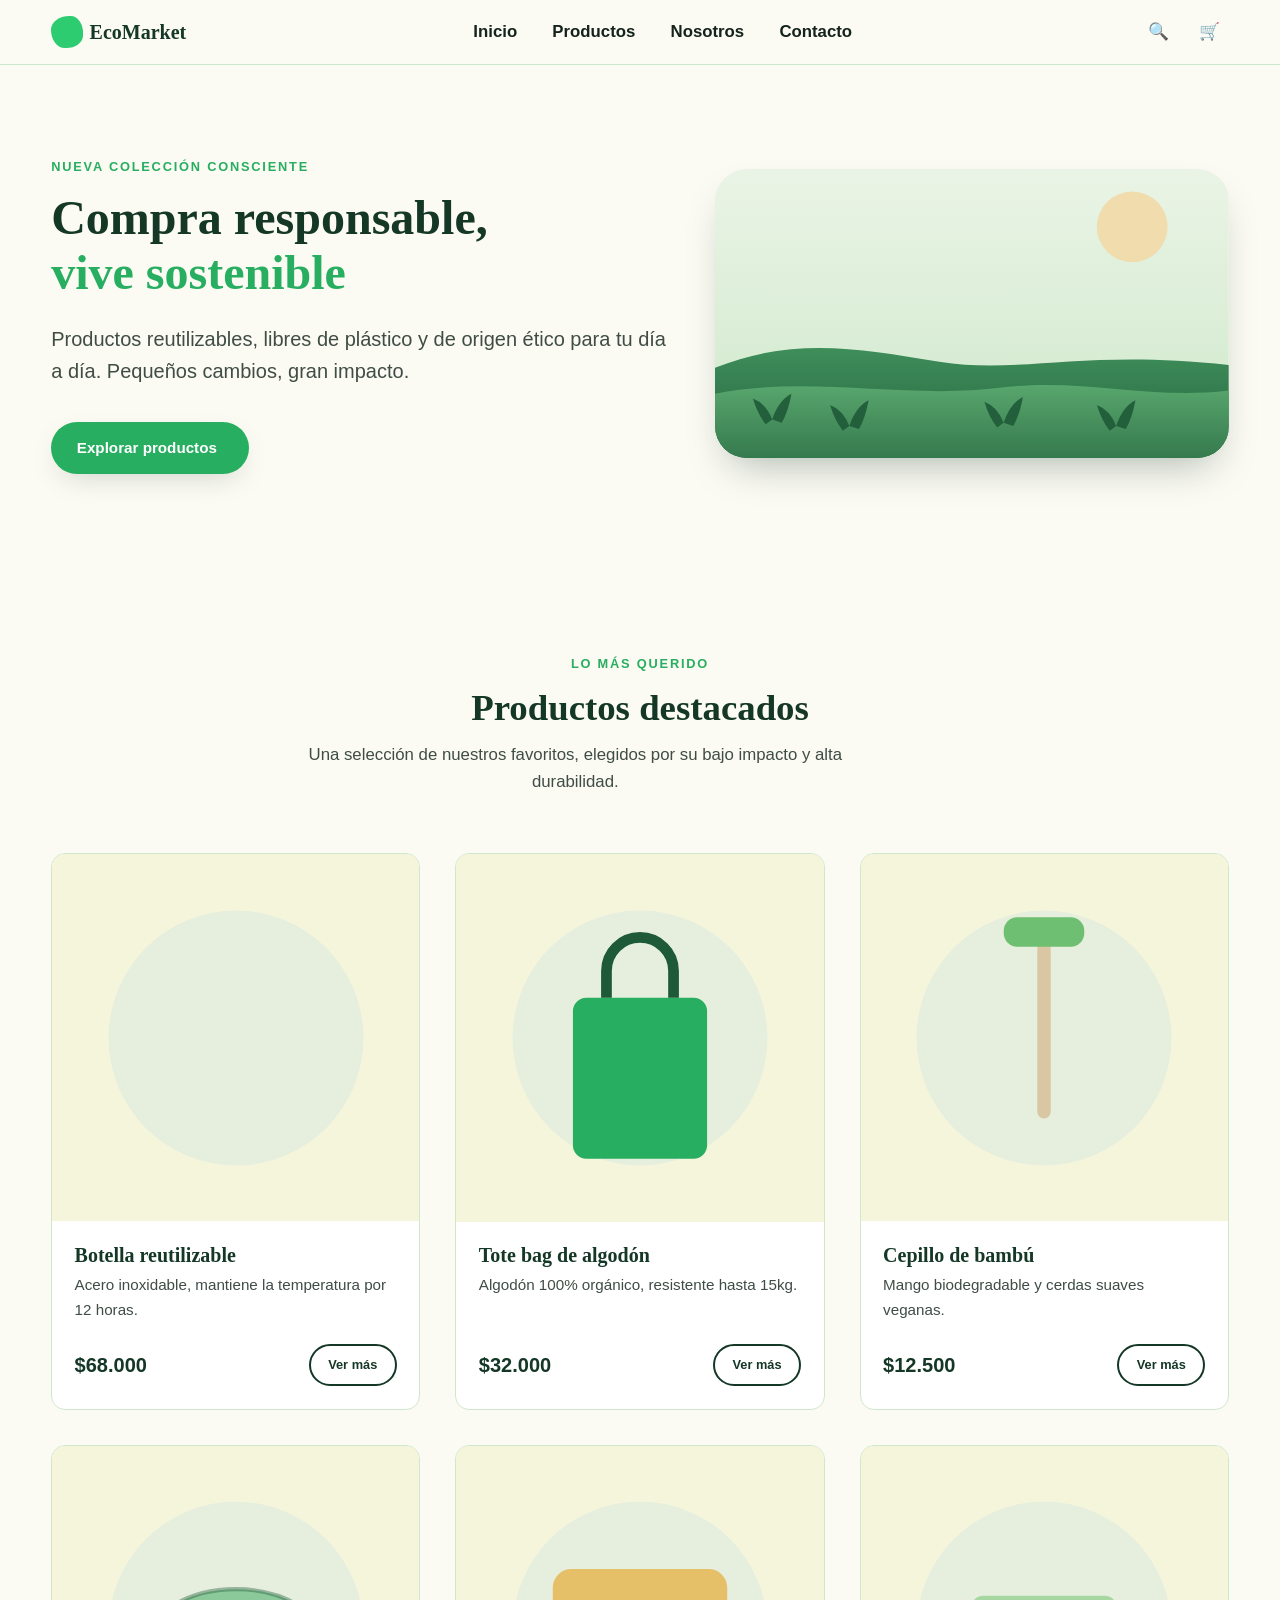
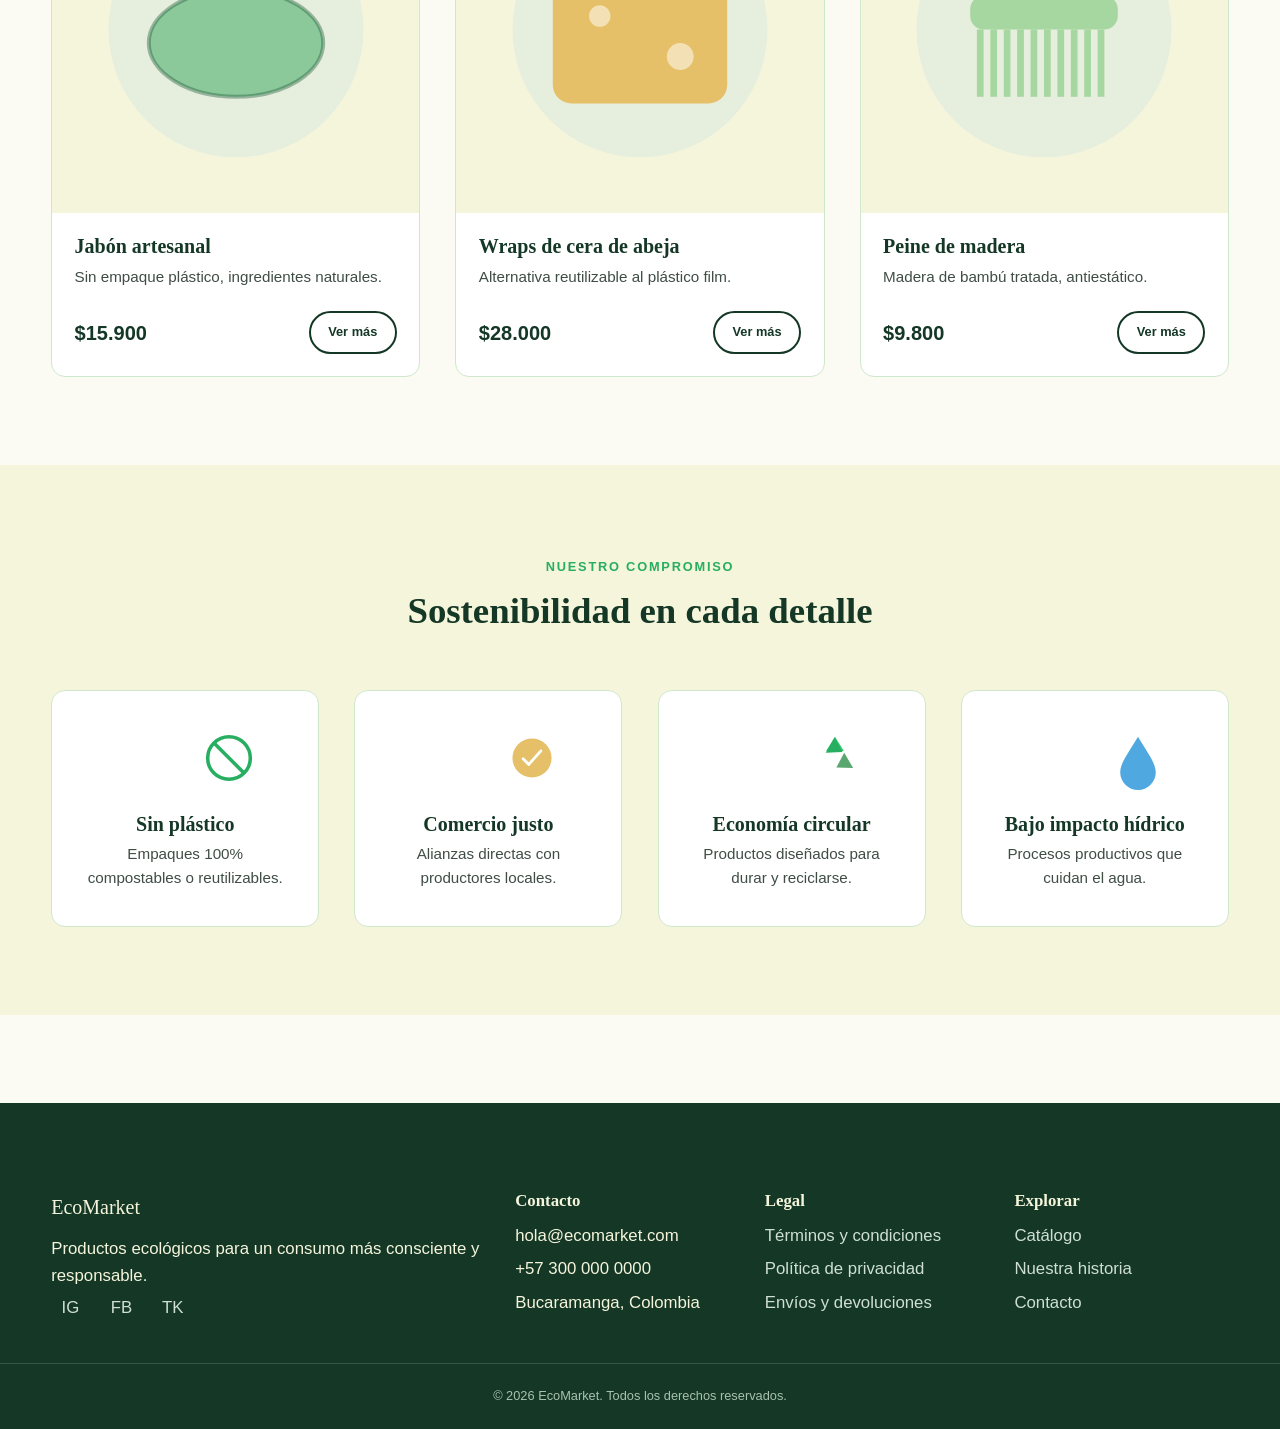
==== index.html @ b07c4d58 "feat: maquetar página de inicio (hero, destacados, principios)" ====
<!DOCTYPE html>
<html lang="es">
<head>
  <meta charset="UTF-8">
  <meta name="viewport" content="width=device-width, initial-scale=1.0">
  <title>EcoMarket — Compra responsable, vive sostenible</title>
  <meta name="description" content="EcoMarket: tienda en línea de productos ecológicos, reutilizables y sustentables.">
  <link rel="icon" href="img/icons/icon-leaf.svg" type="image/svg+xml">
  <link rel="stylesheet" href="css/main.css">
  <link rel="stylesheet" href="css/layout.css">
  <link rel="stylesheet" href="css/components.css">
  <link rel="stylesheet" href="css/animations.css">
</head>
<body>
  <a href="#main" class="skip-link">Saltar al contenido</a>

  <header class="header">
    <div class="container header__bar">
      <a href="index.html" class="header__logo">
        <span class="header__logo-mark" aria-hidden="true"></span>
        EcoMarket
      </a>

      <input type="checkbox" id="nav-toggle" class="nav-toggle-input">
      <label for="nav-toggle" class="nav-toggle-label" aria-label="Abrir menú">
        <span></span><span></span><span></span>
      </label>

      <nav class="nav" aria-label="Navegación principal">
        <ul class="nav__list">
          <li><a href="index.html" class="nav__link">Inicio</a></li>
          <li><a href="views/productos.html" class="nav__link">Productos</a></li>
          <li><a href="views/sobre-nosotros.html" class="nav__link">Nosotros</a></li>
          <li><a href="views/contacto.html" class="nav__link">Contacto</a></li>
        </ul>
      </nav>

      <div class="header__actions">
        <a href="views/productos.html" class="icon-btn" aria-label="Buscar productos">🔍</a>
        <a href="#carrito" class="icon-btn" aria-label="Ver carrito">🛒</a>
      </div>
    </div>
  </header>

  <main id="main">
    <!-- HERO -->
    <section class="hero container">
      <div class="hero__text">
        <span class="eyebrow hero__eyebrow">Nueva colección consciente</span>
        <h1 class="hero__title">Compra responsable,<br><em>vive sostenible</em></h1>
        <p class="hero__lead">Productos reutilizables, libres de plástico y de origen ético para tu día a día. Pequeños cambios, gran impacto.</p>
        <a href="views/productos.html" class="btn btn--primary">Explorar productos</a>
      </div>
      <div class="hero__media">
        <img src="img/hero/hero-banner.svg" alt="Ilustración de un paisaje verde y sostenible">
      </div>
    </section>

    <!-- PRODUCTOS DESTACADOS -->
    <section class="section container" id="destacados">
      <div class="section-heading text-center">
        <span class="eyebrow">Lo más querido</span>
        <h2>Productos destacados</h2>
        <p>Una selección de nuestros favoritos, elegidos por su bajo impacto y alta durabilidad.</p>
      </div>

      <div class="product-grid product-grid--home">
        <article class="card">
          <div class="card__media"><img src="img/products/product-bottle.svg" alt="Botella reutilizable de acero inoxidable"></div>
          <div class="card__body">
            <h3 class="card__title">Botella reutilizable</h3>
            <p class="card__desc">Acero inoxidable, mantiene la temperatura por 12 horas.</p>
          </div>
          <div class="card__footer">
            <span class="card__price">$68.000</span>
            <a href="views/productos.html" class="btn btn--outline btn--small">Ver más</a>
          </div>
        </article>

        <article class="card">
          <div class="card__media"><img src="img/products/product-tote.svg" alt="Bolsa tote de algodón orgánico"></div>
          <div class="card__body">
            <h3 class="card__title">Tote bag de algodón</h3>
            <p class="card__desc">Algodón 100% orgánico, resistente hasta 15kg.</p>
          </div>
          <div class="card__footer">
            <span class="card__price">$32.000</span>
            <a href="views/productos.html" class="btn btn--outline btn--small">Ver más</a>
          </div>
        </article>

        <article class="card">
          <div class="card__media"><img src="img/products/product-brush.svg" alt="Cepillo dental de bambú"></div>
          <div class="card__body">
            <h3 class="card__title">Cepillo de bambú</h3>
            <p class="card__desc">Mango biodegradable y cerdas suaves veganas.</p>
          </div>
          <div class="card__footer">
            <span class="card__price">$12.500</span>
            <a href="views/productos.html" class="btn btn--outline btn--small">Ver más</a>
          </div>
        </article>

        <article class="card">
          <div class="card__media"><img src="img/products/product-soap.svg" alt="Jabón artesanal en barra"></div>
          <div class="card__body">
            <h3 class="card__title">Jabón artesanal</h3>
            <p class="card__desc">Sin empaque plástico, ingredientes naturales.</p>
          </div>
          <div class="card__footer">
            <span class="card__price">$15.900</span>
            <a href="views/productos.html" class="btn btn--outline btn--small">Ver más</a>
          </div>
        </article>

        <article class="card">
          <div class="card__media"><img src="img/products/product-wrap.svg" alt="Envoltura de cera de abeja"></div>
          <div class="card__body">
            <h3 class="card__title">Wraps de cera de abeja</h3>
            <p class="card__desc">Alternativa reutilizable al plástico film.</p>
          </div>
          <div class="card__footer">
            <span class="card__price">$28.000</span>
            <a href="views/productos.html" class="btn btn--outline btn--small">Ver más</a>
          </div>
        </article>

        <article class="card">
          <div class="card__media"><img src="img/products/product-comb.svg" alt="Peine de madera natural"></div>
          <div class="card__body">
            <h3 class="card__title">Peine de madera</h3>
            <p class="card__desc">Madera de bambú tratada, antiestático.</p>
          </div>
          <div class="card__footer">
            <span class="card__price">$9.800</span>
            <a href="views/productos.html" class="btn btn--outline btn--small">Ver más</a>
          </div>
        </article>
      </div>
    </section>

    <!-- FRANJA DE PRINCIPIOS -->
    <section class="section section--muted">
      <div class="container">
        <div class="section-heading text-center">
          <span class="eyebrow">Nuestro compromiso</span>
          <h2>Sostenibilidad en cada detalle</h2>
        </div>
        <div class="principles">
          <div class="principle">
            <img class="principle__icon" src="img/icons/icon-no-plastic.svg" alt="">
            <h3>Sin plástico</h3>
            <p>Empaques 100% compostables o reutilizables.</p>
          </div>
          <div class="principle">
            <img class="principle__icon" src="img/icons/icon-fair-trade.svg" alt="">
            <h3>Comercio justo</h3>
            <p>Alianzas directas con productores locales.</p>
          </div>
          <div class="principle">
            <img class="principle__icon" src="img/icons/icon-recycle.svg" alt="">
            <h3>Economía circular</h3>
            <p>Productos diseñados para durar y reciclarse.</p>
          </div>
          <div class="principle">
            <img class="principle__icon" src="img/icons/icon-water.svg" alt="">
            <h3>Bajo impacto hídrico</h3>
            <p>Procesos productivos que cuidan el agua.</p>
          </div>
        </div>
      </div>
    </section>
  </main>

  <footer class="footer">
    <div class="container footer__grid">
      <div class="footer__col">
        <p class="footer__brand">EcoMarket</p>
        <p>Productos ecológicos para un consumo más consciente y responsable.</p>
        <div class="footer__social">
          <a href="#" class="icon-btn" aria-label="Instagram">IG</a>
          <a href="#" class="icon-btn" aria-label="Facebook">FB</a>
          <a href="#" class="icon-btn" aria-label="TikTok">TK</a>
        </div>
      </div>
      <div class="footer__col">
        <h4>Contacto</h4>
        <ul>
          <li>hola@ecomarket.com</li>
          <li>+57 300 000 0000</li>
          <li>Bucaramanga, Colombia</li>
        </ul>
      </div>
      <div class="footer__col">
        <h4>Legal</h4>
        <ul>
          <li><a href="#">Términos y condiciones</a></li>
          <li><a href="#">Política de privacidad</a></li>
          <li><a href="#">Envíos y devoluciones</a></li>
        </ul>
      </div>
      <div class="footer__col">
        <h4>Explorar</h4>
        <ul>
          <li><a href="views/productos.html">Catálogo</a></li>
          <li><a href="views/sobre-nosotros.html">Nuestra historia</a></li>
          <li><a href="views/contacto.html">Contacto</a></li>
        </ul>
      </div>
    </div>
    <div class="footer__bottom">© 2026 EcoMarket. Todos los derechos reservados.</div>
  </footer>
</body>
</html>
---- css/main.css ----
/* =========================================================
   EcoMarket — main.css
   Reset · Variables (Design Tokens) · Tipografía base
   ========================================================= */

/* --- Design tokens ---------------------------------------------------- */
:root {
  /* Paleta — tonos naturales */
  --color-forest-900: #143726;
  --color-forest-800: #1f5a38;
  --color-green-700: #27ae60;
  --color-green-500: #2ecc71;
  --color-green-200: #cfe8cb;
  --color-sand-100: #f5f5dc;
  --color-sand-50: #fbfaf3;
  --color-clay-500: #e6c068;
  --color-ink-900: #14231c;
  --color-ink-600: #3f4d45;
  --color-white: #ffffff;
  --color-danger: #c0392b;
  --color-valid: #2ecc71;

  /* Tipografía */
  --font-display: Georgia, "Iowan Old Style", "Palatino Linotype", serif;
  --font-body: -apple-system, "Segoe UI", Roboto, Helvetica, Arial, sans-serif;

  --fs-100: 0.8rem;
  --fs-200: 0.95rem;
  --fs-300: 1.05rem;
  --fs-400: 1.25rem;
  --fs-500: 1.7rem;
  --fs-600: 2.3rem;
  --fs-700: 3rem;

  /* Espaciado */
  --space-1: 0.4rem;
  --space-2: 0.8rem;
  --space-3: 1.4rem;
  --space-4: 2.2rem;
  --space-5: 3.6rem;
  --space-6: 5.5rem;

  /* Forma */
  --radius-organic: 60% 40% 55% 45% / 45% 55% 40% 60%;
  --radius-card: 14px;
  --radius-pill: 999px;

  /* Sombra */
  --shadow-soft: 0 10px 30px -12px rgba(20, 55, 38, 0.25);
  --shadow-lift: 0 20px 40px -16px rgba(20, 55, 38, 0.35);

  /* Transición */
  --ease: cubic-bezier(0.22, 1, 0.36, 1);
}

/* --- Reset -------------------------------------------------------------- */
*,
*::before,
*::after {
  box-sizing: border-box;
}

* {
  margin: 0;
}

html {
  color-scheme: light;
  scroll-behavior: smooth;
}

body {
  font-family: var(--font-body);
  font-size: var(--fs-300);
  line-height: 1.6;
  color: var(--color-ink-900);
  background-color: var(--color-sand-50);
  -webkit-font-smoothing: antialiased;
}

img,
svg {
  display: block;
  max-width: 100%;
}

a {
  color: inherit;
  text-decoration: none;
}

ul,
ol {
  list-style: none;
  padding: 0;
}

button,
input,
textarea,
select {
  font: inherit;
  color: inherit;
}

button {
  cursor: pointer;
  background: none;
  border: none;
}

h1, h2, h3, h4 {
  font-family: var(--font-display);
  line-height: 1.15;
  color: var(--color-forest-900);
  font-weight: 700;
}

h1 { font-size: var(--fs-700); }
h2 { font-size: var(--fs-600); }
h3 { font-size: var(--fs-500); }
h4 { font-size: var(--fs-400); }

p { max-width: 65ch; }

/* --- Accesibilidad -------------------------------------------------- */
:focus-visible {
  outline: 3px solid var(--color-clay-500);
  outline-offset: 3px;
}

.visually-hidden {
  position: absolute;
  width: 1px;
  height: 1px;
  padding: 0;
  margin: -1px;
  overflow: hidden;
  clip: rect(0, 0, 0, 0);
  white-space: nowrap;
  border: 0;
}

.skip-link {
  position: absolute;
  left: -999px;
  top: 0;
  background: var(--color-forest-900);
  color: var(--color-white);
  padding: var(--space-2) var(--space-3);
  z-index: 999;
  border-radius: 0 0 8px 0;
}

.skip-link:focus {
  left: 0;
}

/* --- Utilidades comunes ---------------------------------------------- */
.container {
  width: min(1200px, 92%);
  margin-inline: auto;
}

.eyebrow {
  display: inline-block;
  font-size: var(--fs-100);
  letter-spacing: 0.14em;
  text-transform: uppercase;
  color: var(--color-green-700);
  font-weight: 700;
  margin-bottom: var(--space-2);
}

.section-heading {
  max-width: 46rem;
  margin-bottom: var(--space-5);
}

.section-heading p {
  color: var(--color-ink-600);
  margin-top: var(--space-2);
}

.text-center { text-align: center; margin-inline: auto; }

@media (prefers-reduced-motion: reduce) {
  html { scroll-behavior: auto; }
  *, *::before, *::after {
    animation-duration: 0.01ms !important;
    animation-iteration-count: 1 !important;
    transition-duration: 0.01ms !important;
  }
}
---- css/layout.css ----
/* =========================================================
   EcoMarket — layout.css
   Header · Footer · Grid systems · Sidebar
   Mobile-first (min-width breakpoints)
   ========================================================= */

/* --- Header ------------------------------------------------------------- */
.header {
  position: sticky;
  top: 0;
  z-index: 100;
  background: var(--color-sand-50);
  border-bottom: 1px solid var(--color-green-200);
}

.header__bar {
  display: flex;
  align-items: center;
  justify-content: space-between;
  padding-block: var(--space-2);
}

.header__logo {
  display: flex;
  align-items: center;
  gap: var(--space-1);
  font-family: var(--font-display);
  font-size: var(--fs-400);
  font-weight: 700;
  color: var(--color-forest-900);
}

.header__logo-mark {
  width: 2rem;
  height: 2rem;
  border-radius: var(--radius-organic);
  background: var(--color-green-500);
  flex-shrink: 0;
}

.header__actions {
  display: flex;
  align-items: center;
  gap: var(--space-2);
}

/* Menú móvil sin JS: checkbox hack ------------------------------------- */
.nav-toggle-input {
  position: absolute;
  opacity: 0;
  pointer-events: none;
}

.nav-toggle-label {
  display: flex;
  flex-direction: column;
  gap: 5px;
  width: 26px;
  cursor: pointer;
  padding: var(--space-1);
}

.nav-toggle-label span {
  display: block;
  height: 2px;
  background: var(--color-forest-900);
  border-radius: 2px;
  transition: transform 0.25s var(--ease), opacity 0.25s var(--ease);
}

.nav {
  position: fixed;
  inset: 0 0 0 30%;
  background: var(--color-forest-900);
  transform: translateX(100%);
  transition: transform 0.35s var(--ease);
  padding: var(--space-6) var(--space-4);
  overflow-y: auto;
}

.nav-toggle-input:checked ~ .nav {
  transform: translateX(0);
}

.nav-toggle-input:checked ~ .nav-toggle-label span:nth-child(1) {
  transform: translateY(7px) rotate(45deg);
}

.nav-toggle-input:checked ~ .nav-toggle-label span:nth-child(2) {
  opacity: 0;
}

.nav-toggle-input:checked ~ .nav-toggle-label span:nth-child(3) {
  transform: translateY(-7px) rotate(-45deg);
}

.nav__list {
  display: flex;
  flex-direction: column;
  gap: var(--space-3);
}

.nav__link {
  color: var(--color-sand-100);
  font-family: var(--font-display);
  font-size: var(--fs-500);
}

.nav__link:hover,
.nav__link:focus-visible {
  color: var(--color-green-500);
}

.icon-btn {
  width: 2.4rem;
  height: 2.4rem;
  display: grid;
  place-items: center;
  border-radius: 50%;
  transition: background 0.2s var(--ease);
}

.icon-btn:hover {
  background: var(--color-green-200);
}

@media (min-width: 900px) {
  .nav-toggle-label { display: none; }

  .nav {
    position: static;
    inset: auto;
    transform: none;
    background: transparent;
    padding: 0;
    overflow: visible;
  }

  .nav__list {
    flex-direction: row;
    gap: var(--space-4);
  }

  .nav__link {
    color: var(--color-ink-900);
    font-family: var(--font-body);
    font-size: var(--fs-300);
    font-weight: 600;
    position: relative;
  }

  .nav__link::after {
    content: "";
    position: absolute;
    left: 0;
    bottom: -6px;
    width: 0;
    height: 2px;
    background: var(--color-green-700);
    transition: width 0.25s var(--ease);
  }

  .nav__link:hover::after,
  .nav__link:focus-visible::after {
    width: 100%;
  }
}

/* --- Footer --------------------------------------------------------- */
.footer {
  background: var(--color-forest-900);
  color: var(--color-sand-100);
  margin-top: var(--space-6);
}

.footer__grid {
  display: grid;
  gap: var(--space-4);
  padding-block: var(--space-6) var(--space-4);
  grid-template-columns: 1fr;
}

.footer__brand {
  font-family: var(--font-display);
  font-size: var(--fs-400);
  margin-bottom: var(--space-2);
}

.footer__col h4 {
  color: var(--color-sand-100);
  font-size: var(--fs-300);
  margin-bottom: var(--space-2);
}

.footer__col ul {
  display: flex;
  flex-direction: column;
  gap: var(--space-1);
}

.footer__col a {
  color: #cfe0d3;
  transition: color 0.2s var(--ease);
}

.footer__col a:hover { color: var(--color-green-500); }

.footer__social {
  display: flex;
  gap: var(--space-2);
}

.footer__bottom {
  border-top: 1px solid rgba(255,255,255,0.15);
  text-align: center;
  padding: var(--space-3) 0;
  font-size: var(--fs-100);
  color: #a9c2af;
}

@media (min-width: 700px) {
  .footer__grid { grid-template-columns: repeat(2, 1fr); }
}

@media (min-width: 1000px) {
  .footer__grid { grid-template-columns: 2fr 1fr 1fr 1fr; }
}

/* --- Hero (layout only, ver components.css para estilo visual) -------- */
.hero {
  position: relative;
  display: grid;
  gap: var(--space-4);
  padding-block: var(--space-5);
}

@media (min-width: 900px) {
  .hero {
    grid-template-columns: 1.1fr 0.9fr;
    align-items: center;
    padding-block: var(--space-6);
  }
}

/* --- Grid genérico de secciones -------------------------------------- */
.section {
  padding-block: var(--space-6);
}

.section--muted {
  background: var(--color-sand-100);
}

/* --- Grid de productos (Home: 6 / Catálogo: 20) ------------------------ */
.product-grid {
  display: grid;
  gap: var(--space-4);
  grid-template-columns: 1fr;
}

@media (min-width: 620px) {
  .product-grid { grid-template-columns: repeat(2, 1fr); }
}

@media (min-width: 1000px) {
  .product-grid--home { grid-template-columns: repeat(3, 1fr); }
  .product-grid--catalog { grid-template-columns: repeat(4, 1fr); }
}

/* --- Catálogo: layout con sidebar --------------------------------------- */
.catalog-layout {
  display: grid;
  gap: var(--space-4);
  grid-template-columns: 1fr;
  align-items: start;
}

@media (min-width: 900px) {
  .catalog-layout {
    grid-template-columns: 260px 1fr;
    gap: var(--space-5);
  }
}

.filters {
  background: var(--color-white);
  border: 1px solid var(--color-green-200);
  border-radius: var(--radius-card);
  padding: var(--space-4);
}

@media (min-width: 900px) {
  .filters {
    position: sticky;
    top: calc(var(--space-4) + 68px);
  }
}

/* --- Sobre Nosotros: historia en flexbox ------------------------------- */
.story {
  display: flex;
  flex-direction: column;
  gap: var(--space-4);
  align-items: center;
}

@media (min-width: 800px) {
  .story {
    flex-direction: row;
    gap: var(--space-6);
  }

  .story__media,
  .story__text {
    flex: 1 1 0;
  }

  .story--reverse {
    flex-direction: row-reverse;
  }
}

/* --- Principios ecológicos --------------------------------------------- */
.principles {
  display: grid;
  gap: var(--space-4);
  grid-template-columns: 1fr;
}

@media (min-width: 620px) {
  .principles { grid-template-columns: repeat(2, 1fr); }
}

@media (min-width: 1000px) {
  .principles { grid-template-columns: repeat(4, 1fr); }
}

/* --- Contacto: formulario + info -------------------------------------- */
.contact-layout {
  display: grid;
  gap: var(--space-5);
  grid-template-columns: 1fr;
}

@media (min-width: 900px) {
  .contact-layout {
    grid-template-columns: 1.1fr 0.9fr;
  }
}
---- css/components.css ----
/* =========================================================
   EcoMarket — components.css
   Botones · Tarjetas · Inputs · Filtros · Paginación · Carrusel
   ========================================================= */

/* --- Botones --------------------------------------------------------- */
.btn {
  display: inline-flex;
  align-items: center;
  gap: var(--space-1);
  padding: 0.85rem 1.6rem;
  border-radius: var(--radius-pill);
  font-weight: 700;
  font-size: var(--fs-200);
  transition: transform 0.2s var(--ease), box-shadow 0.2s var(--ease), background 0.2s var(--ease);
}

.btn--primary {
  background: var(--color-green-700);
  color: var(--color-white);
  box-shadow: var(--shadow-soft);
}

.btn--primary:hover,
.btn--primary:focus-visible {
  background: var(--color-forest-800);
  transform: translateY(-2px);
  box-shadow: var(--shadow-lift);
}

.btn--outline {
  border: 2px solid var(--color-forest-900);
  color: var(--color-forest-900);
}

.btn--outline:hover {
  background: var(--color-forest-900);
  color: var(--color-white);
}

.btn--small {
  padding: 0.55rem 1.1rem;
  font-size: var(--fs-100);
}

.btn--block { width: 100%; justify-content: center; }

/* --- Hero content ------------------------------------------------------ */
.hero__eyebrow { color: var(--color-green-700); }

.hero__title {
  font-size: clamp(2.2rem, 5vw, var(--fs-700));
  margin-bottom: var(--space-3);
}

.hero__title em {
  font-style: normal;
  color: var(--color-green-700);
}

.hero__lead {
  color: var(--color-ink-600);
  margin-bottom: var(--space-4);
  font-size: var(--fs-400);
}

.hero__media {
  border-radius: 32px;
  overflow: hidden;
  box-shadow: var(--shadow-lift);
}

.hero__media img { width: 100%; height: 100%; object-fit: cover; }

/* --- Tarjeta de producto (home & catálogo) ----------------------------- */
.card {
  background: var(--color-white);
  border: 1px solid var(--color-green-200);
  border-radius: var(--radius-card);
  overflow: hidden;
  display: flex;
  flex-direction: column;
  transition: transform 0.3s var(--ease), box-shadow 0.3s var(--ease);
}

.card:hover,
.card:focus-within {
  transform: translateY(-8px);
  box-shadow: var(--shadow-lift);
}

.card__media {
  aspect-ratio: 4 / 3;
  background: var(--color-sand-100);
  padding: var(--space-3);
}

.card__media img { width: 100%; height: 100%; object-fit: contain; }

.card__body {
  padding: var(--space-3);
  display: flex;
  flex-direction: column;
  gap: var(--space-1);
  flex: 1;
}

.card__title { font-size: var(--fs-400); }

.card__desc {
  color: var(--color-ink-600);
  font-size: var(--fs-200);
  flex: 1;
}

.card__price {
  font-weight: 700;
  color: var(--color-forest-900);
  font-size: var(--fs-400);
}

.card__footer {
  padding: 0 var(--space-3) var(--space-3);
  display: flex;
  align-items: center;
  justify-content: space-between;
  gap: var(--space-2);
}

/* Etiqueta de stock */
.badge {
  display: inline-block;
  padding: 0.25rem 0.7rem;
  border-radius: var(--radius-pill);
  font-size: var(--fs-100);
  font-weight: 700;
  width: fit-content;
}

.badge--stock {
  background: var(--color-green-200);
  color: var(--color-forest-800);
}

.badge--out {
  background: #f4d6d1;
  color: var(--color-danger);
}

/* Botón de favoritos — usa :active para feedback inmediato sin JS */
.fav-btn {
  width: 2.4rem;
  height: 2.4rem;
  border-radius: 50%;
  border: 2px solid var(--color-green-200);
  display: grid;
  place-items: center;
  color: var(--color-ink-600);
  transition: color 0.2s var(--ease), border-color 0.2s var(--ease), transform 0.15s var(--ease);
}

.fav-btn:hover { border-color: var(--color-green-700); color: var(--color-green-700); }

.fav-btn:active,
.fav-btn:target {
  color: #e0555f;
  border-color: #e0555f;
  transform: scale(1.15);
}

/* --- Buscador visual ---------------------------------------------------- */
.search-bar {
  display: flex;
  align-items: center;
  gap: var(--space-2);
  background: var(--color-white);
  border: 1px solid var(--color-green-200);
  border-radius: var(--radius-pill);
  padding: 0.7rem 1.2rem;
}

.search-bar input {
  border: none;
  outline: none;
  flex: 1;
  background: transparent;
}

/* --- Filtros (sidebar) -------------------------------------------------- */
.filters__title {
  font-size: var(--fs-300);
  margin-bottom: var(--space-2);
  text-transform: uppercase;
  letter-spacing: 0.08em;
  color: var(--color-forest-900);
}

.filters__group {
  padding-block: var(--space-3);
  border-bottom: 1px solid var(--color-green-200);
}

.filters__group:last-of-type { border-bottom: none; }

.filters__group h4 { margin-bottom: var(--space-2); font-size: var(--fs-300); }

.filters__option {
  display: flex;
  align-items: center;
  gap: var(--space-2);
  padding-block: 0.3rem;
  font-size: var(--fs-200);
  cursor: pointer;
}

.filters__option input[type="checkbox"],
.filters__option input[type="radio"] {
  accent-color: var(--color-green-700);
  width: 1.05rem;
  height: 1.05rem;
}

.range-visual {
  height: 6px;
  border-radius: var(--radius-pill);
  background: var(--color-green-200);
  position: relative;
  margin-top: var(--space-3);
}

.range-visual::before {
  content: "";
  position: absolute;
  inset: 0 40% 0 15%;
  background: var(--color-green-700);
  border-radius: var(--radius-pill);
}

.range-visual::after {
  content: "";
  position: absolute;
  top: 50%;
  left: 15%;
  width: 16px;
  height: 16px;
  background: var(--color-white);
  border: 3px solid var(--color-green-700);
  border-radius: 50%;
  transform: translate(-50%, -50%);
}

.range-labels {
  display: flex;
  justify-content: space-between;
  font-size: var(--fs-100);
  color: var(--color-ink-600);
  margin-top: var(--space-2);
}

/* --- Paginación --------------------------------------------------------- */
.pagination {
  display: flex;
  justify-content: center;
  align-items: center;
  gap: var(--space-1);
  margin-top: var(--space-5);
  flex-wrap: wrap;
}

.pagination a,
.pagination span {
  min-width: 2.6rem;
  height: 2.6rem;
  display: grid;
  place-items: center;
  border-radius: 50%;
  font-weight: 600;
  border: 1px solid var(--color-green-200);
  transition: background 0.2s var(--ease), color 0.2s var(--ease);
}

.pagination a:hover { background: var(--color-green-200); }

.pagination .is-current {
  background: var(--color-green-700);
  color: var(--color-white);
  border-color: var(--color-green-700);
}

.pagination .nav-arrow {
  border-radius: var(--radius-pill);
  padding-inline: var(--space-2);
  width: auto;
}

/* --- Principios ecológicos (iconos) ------------------------------------- */
.principle {
  text-align: center;
  padding: var(--space-4);
  border-radius: var(--radius-card);
  background: var(--color-white);
  border: 1px solid var(--color-green-200);
}

.principle__icon {
  width: 64px;
  height: 64px;
  margin-inline: auto var(--space-3);
  margin-bottom: var(--space-3);
}

.principle h3 { font-size: var(--fs-400); margin-bottom: var(--space-1); }
.principle p { color: var(--color-ink-600); font-size: var(--fs-200); margin-inline: auto; }

/* --- Historia (flexbox) -------------------------------------------------- */
.story__media {
  border-radius: var(--radius-organic);
  overflow: hidden;
}

.story__text .eyebrow { display: block; }
.story__text p { margin-top: var(--space-2); color: var(--color-ink-600); }

/* --- Carrusel de testimonios (100% CSS mediante scroll-snap) ------------ */
.carousel {
  display: flex;
  gap: var(--space-4);
  overflow-x: auto;
  scroll-snap-type: x mandatory;
  padding-block: var(--space-2) var(--space-4);
  scrollbar-color: var(--color-green-700) var(--color-green-200);
}

.testimonial {
  scroll-snap-align: start;
  flex: 0 0 min(340px, 85%);
  background: var(--color-white);
  border: 1px solid var(--color-green-200);
  border-radius: var(--radius-card);
  padding: var(--space-4);
  transition: transform 0.3s var(--ease), box-shadow 0.3s var(--ease);
}

.testimonial:hover {
  transform: translateY(-6px) scale(1.02);
  box-shadow: var(--shadow-lift);
}

.testimonial__head {
  display: flex;
  align-items: center;
  gap: var(--space-2);
  margin-bottom: var(--space-2);
}

.testimonial__avatar {
  width: 52px;
  height: 52px;
  border-radius: 50%;
  overflow: hidden;
  flex-shrink: 0;
}

.testimonial__name { font-weight: 700; }
.testimonial__role { font-size: var(--fs-100); color: var(--color-ink-600); }

.stars {
  color: var(--color-clay-500);
  letter-spacing: 0.15em;
  margin-bottom: var(--space-2);
}

.testimonial p:not(.testimonial__role) {
  color: var(--color-ink-600);
  font-size: var(--fs-200);
}

/* --- Formulario de contacto ----------------------------------------------- */
.form-field {
  display: flex;
  flex-direction: column;
  gap: 0.4rem;
  margin-bottom: var(--space-3);
}

.form-field label {
  font-weight: 700;
  font-size: var(--fs-200);
}

.form-field input,
.form-field textarea {
  border: 2px solid var(--color-green-200);
  border-radius: 10px;
  padding: 0.75rem 1rem;
  background: var(--color-white);
  transition: border-color 0.2s var(--ease), box-shadow 0.2s var(--ease);
}

.form-field textarea { resize: vertical; min-height: 120px; }

.form-field input:focus,
.form-field textarea:focus {
  border-color: var(--color-green-700);
}

/* Validación visual pura CSS */
.form-field input:not(:placeholder-shown):valid,
.form-field textarea:not(:placeholder-shown):valid {
  border-color: var(--color-valid);
  box-shadow: 0 0 0 3px rgba(46, 204, 113, 0.15);
}

.form-field input:not(:placeholder-shown):invalid,
.form-field textarea:not(:placeholder-shown):invalid {
  border-color: var(--color-danger);
  box-shadow: 0 0 0 3px rgba(192, 57, 43, 0.12);
}

.form-hint {
  font-size: var(--fs-100);
  color: var(--color-ink-600);
}

.form-field input:not(:placeholder-shown):invalid ~ .form-hint::after {
  content: " — revisa este campo.";
  color: var(--color-danger);
}

/* --- Redes sociales (contacto) -------------------------------------------- */
.social-row {
  display: flex;
  gap: var(--space-2);
}

.social-row a {
  width: 3rem;
  height: 3rem;
  display: grid;
  place-items: center;
  border-radius: 50%;
  background: var(--color-sand-100);
  border: 1px solid var(--color-green-200);
  transition: transform 0.2s var(--ease), background 0.2s var(--ease);
}

.social-row a:hover {
  transform: scale(1.15);
  background: var(--color-green-500);
  color: var(--color-white);
}

/* --- Info-card (contacto / footer contacto) -------------------------------- */
.info-card {
  background: var(--color-white);
  border: 1px solid var(--color-green-200);
  border-radius: var(--radius-card);
  padding: var(--space-4);
}

.info-card + .info-card { margin-top: var(--space-3); }

.info-card h4 { margin-bottom: 0.3rem; }
.info-card p { color: var(--color-ink-600); font-size: var(--fs-200); }
---- css/animations.css ----
/* =========================================================
   EcoMarket — animations.css
   Keyframes y transiciones
   ========================================================= */

@keyframes fade-up {
  from {
    opacity: 0;
    transform: translateY(18px);
  }
  to {
    opacity: 1;
    transform: translateY(0);
  }
}

@keyframes float {
  0%, 100% { transform: translateY(0); }
  50% { transform: translateY(-10px); }
}

@keyframes pop-in {
  from {
    opacity: 0;
    transform: scale(0.9);
  }
  to {
    opacity: 1;
    transform: scale(1);
  }
}

@keyframes leaf-sway {
  0%, 100% { transform: rotate(-2deg); }
  50% { transform: rotate(2deg); }
}

@keyframes underline-grow {
  from { width: 0; }
  to { width: 100%; }
}

/* --- Aplicación de animaciones ------------------------------------------ */
.hero__text {
  animation: fade-up 0.8s var(--ease) both;
}

.hero__media {
  animation: pop-in 0.9s var(--ease) 0.15s both, float 6s ease-in-out 1s infinite;
}

.card {
  animation: fade-up 0.6s var(--ease) both;
}

.card:nth-child(2) { animation-delay: 0.05s; }
.card:nth-child(3) { animation-delay: 0.1s; }
.card:nth-child(4) { animation-delay: 0.15s; }
.card:nth-child(5) { animation-delay: 0.2s; }
.card:nth-child(6) { animation-delay: 0.25s; }

.principle {
  transition: transform 0.3s var(--ease), box-shadow 0.3s var(--ease);
}

.principle:hover {
  transform: translateY(-6px);
  box-shadow: var(--shadow-soft);
}

.principle:hover .principle__icon {
  animation: leaf-sway 1.2s ease-in-out infinite;
}

.header__logo-mark {
  animation: leaf-sway 4s ease-in-out infinite;
}

.testimonial {
  animation: fade-up 0.7s var(--ease) both;
}

/* Botón CTA: pequeño "respiro" al hover, ya definido transform en components.css */
.btn--primary::after {
  content: "";
}

/* Icono social: transición ya cubierta, agregamos rebote sutil */
.social-row a:active {
  transform: scale(0.95);
}
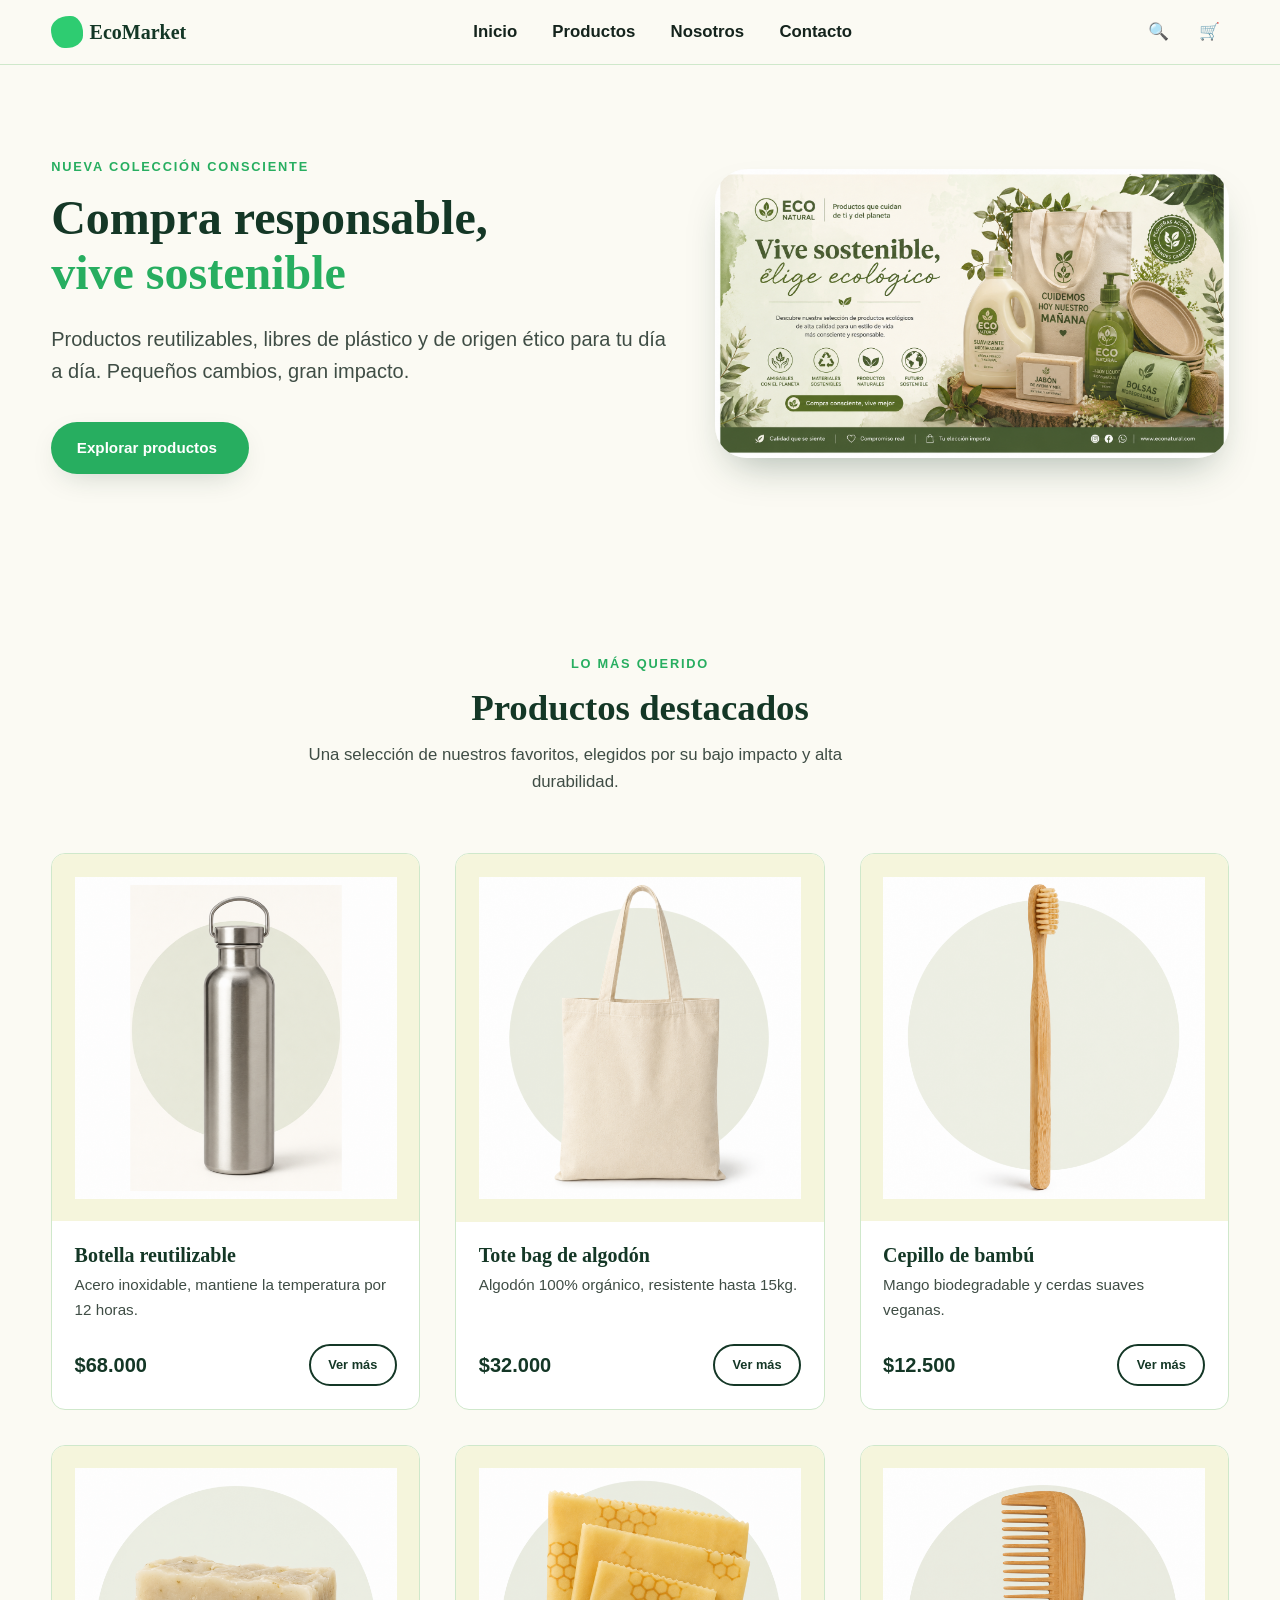
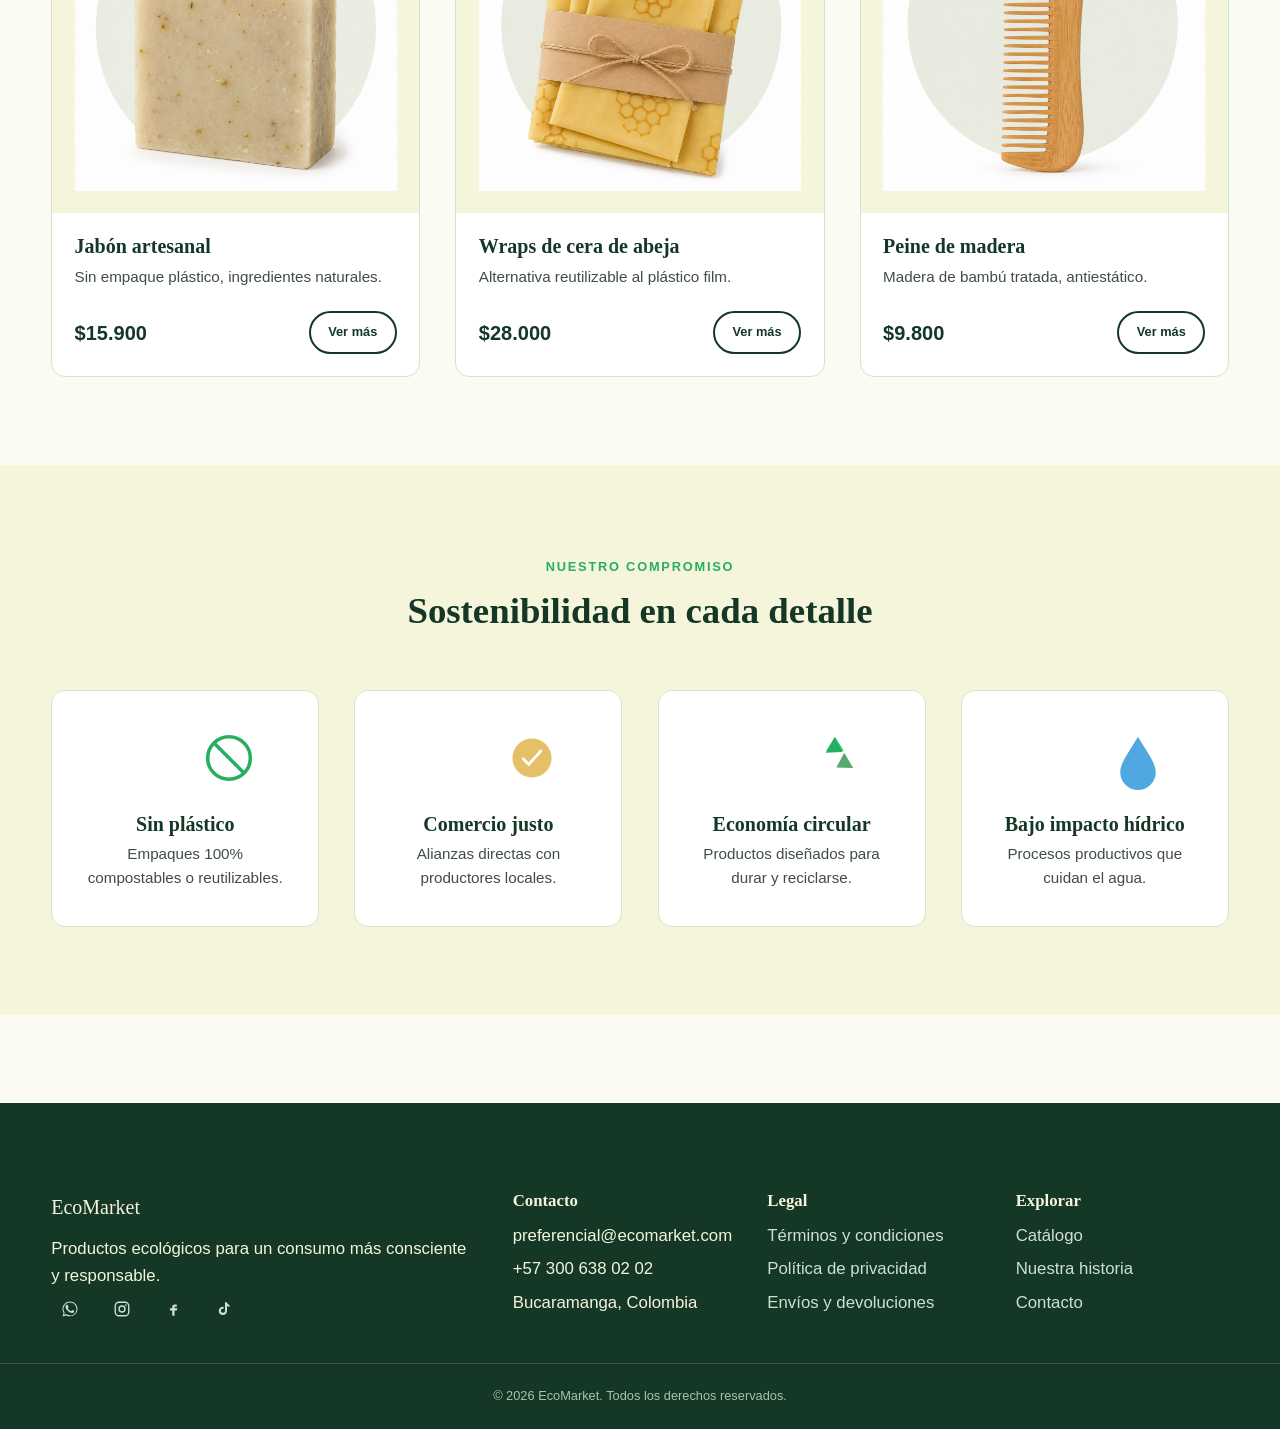
==== commit aec569b6: "feat: :sparkles: Arreglo imagenes productos y footer" ====
--- a/index.html
+++ b/index.html
@@ -52,7 +52,7 @@
         <a href="views/productos.html" class="btn btn--primary">Explorar productos</a>
       </div>
       <div class="hero__media">
-        <img src="img/hero/hero-banner.svg" alt="Ilustración de un paisaje verde y sostenible">
+        <img src="img/hero/hero-banner.png" alt="Ilustración de un paisaje verde y sostenible">
       </div>
     </section>
 
@@ -66,7 +66,7 @@
 
       <div class="product-grid product-grid--home">
         <article class="card">
-          <div class="card__media"><img src="img/products/product-bottle.svg" alt="Botella reutilizable de acero inoxidable"></div>
+          <div class="card__media"><img src="img/products/product-bottle.png" alt="Botella reutilizable de acero inoxidable"></div>
           <div class="card__body">
             <h3 class="card__title">Botella reutilizable</h3>
             <p class="card__desc">Acero inoxidable, mantiene la temperatura por 12 horas.</p>
@@ -78,7 +78,7 @@
         </article>
 
         <article class="card">
-          <div class="card__media"><img src="img/products/product-tote.svg" alt="Bolsa tote de algodón orgánico"></div>
+          <div class="card__media"><img src="img/products/product-tote.png" alt="Bolsa tote de algodón orgánico"></div>
           <div class="card__body">
             <h3 class="card__title">Tote bag de algodón</h3>
             <p class="card__desc">Algodón 100% orgánico, resistente hasta 15kg.</p>
@@ -90,7 +90,7 @@
         </article>
 
         <article class="card">
-          <div class="card__media"><img src="img/products/product-brush.svg" alt="Cepillo dental de bambú"></div>
+          <div class="card__media"><img src="img/products/product-brush.png" alt="Cepillo dental de bambú"></div>
           <div class="card__body">
             <h3 class="card__title">Cepillo de bambú</h3>
             <p class="card__desc">Mango biodegradable y cerdas suaves veganas.</p>
@@ -102,7 +102,7 @@
         </article>
 
         <article class="card">
-          <div class="card__media"><img src="img/products/product-soap.svg" alt="Jabón artesanal en barra"></div>
+          <div class="card__media"><img src="img/products/product-soap.png" alt="Jabón artesanal en barra"></div>
           <div class="card__body">
             <h3 class="card__title">Jabón artesanal</h3>
             <p class="card__desc">Sin empaque plástico, ingredientes naturales.</p>
@@ -114,7 +114,7 @@
         </article>
 
         <article class="card">
-          <div class="card__media"><img src="img/products/product-wrap.svg" alt="Envoltura de cera de abeja"></div>
+          <div class="card__media"><img src="img/products/product-wrap.png" alt="Envoltura de cera de abeja"></div>
           <div class="card__body">
             <h3 class="card__title">Wraps de cera de abeja</h3>
             <p class="card__desc">Alternativa reutilizable al plástico film.</p>
@@ -126,7 +126,7 @@
         </article>
 
         <article class="card">
-          <div class="card__media"><img src="img/products/product-comb.svg" alt="Peine de madera natural"></div>
+          <div class="card__media"><img src="img/products/product-comb.png" alt="Peine de madera natural"></div>
           <div class="card__body">
             <h3 class="card__title">Peine de madera</h3>
             <p class="card__desc">Madera de bambú tratada, antiestático.</p>
@@ -178,16 +178,25 @@
         <p class="footer__brand">EcoMarket</p>
         <p>Productos ecológicos para un consumo más consciente y responsable.</p>
         <div class="footer__social">
-          <a href="#" class="icon-btn" aria-label="Instagram">IG</a>
-          <a href="#" class="icon-btn" aria-label="Facebook">FB</a>
-          <a href="#" class="icon-btn" aria-label="TikTok">TK</a>
+          <a href="https://wa.me/573000000000" class="icon-btn" aria-label="WhatsApp" target="_blank" rel="noopener noreferrer">
+            <svg viewBox="0 0 24 24" width="18" height="18" fill="currentColor" aria-hidden="true"><path d="M17.5 14.4c-.3-.1-1.7-.9-2-.9-.3-.1-.5-.1-.7.1-.2.3-.8.9-.9 1.1-.2.2-.3.2-.6.1-.3-.1-1.3-.5-2.4-1.5-.9-.8-1.5-1.8-1.7-2.1-.2-.3 0-.5.1-.6.1-.1.3-.3.4-.5.1-.2.2-.3.3-.5.1-.2 0-.4 0-.5 0-.1-.7-1.6-.9-2.2-.2-.6-.5-.5-.7-.5h-.6c-.2 0-.5.1-.8.4-.3.3-1 1-1 2.4s1 2.8 1.2 3c.1.2 2 3.1 4.9 4.3.7.3 1.2.5 1.6.6.7.2 1.3.2 1.8.1.5-.1 1.7-.7 1.9-1.4.2-.7.2-1.2.2-1.4-.1-.1-.3-.2-.6-.3z"/><path d="M12 2C6.5 2 2 6.5 2 12c0 1.9.5 3.6 1.5 5.2L2 22l4.9-1.5c1.5.8 3.3 1.3 5.1 1.3 5.5 0 10-4.5 10-10S17.5 2 12 2zm0 18.2c-1.7 0-3.3-.5-4.7-1.3l-.3-.2-3 .9.9-2.9-.2-.3C3.8 15 3.3 13.5 3.3 12c0-4.8 3.9-8.7 8.7-8.7s8.7 3.9 8.7 8.7-3.9 8.7-8.7 8.7z"/></svg>
+          </a>
+          <a href="https://instagram.com/ecomarket" class="icon-btn" aria-label="Instagram" target="_blank" rel="noopener noreferrer">
+            <svg viewBox="0 0 24 24" width="18" height="18" fill="currentColor" aria-hidden="true"><rect x="3" y="3" width="18" height="18" rx="5" fill="none" stroke="currentColor" stroke-width="1.8"/><circle cx="12" cy="12" r="4" fill="none" stroke="currentColor" stroke-width="1.8"/><circle cx="17.2" cy="6.8" r="1.1"/></svg>
+          </a>
+          <a href="https://facebook.com/ecomarket" class="icon-btn" aria-label="Facebook" target="_blank" rel="noopener noreferrer">
+            <svg viewBox="0 0 24 24" width="18" height="18" fill="currentColor" aria-hidden="true"><path d="M14 9h3V6h-3c-1.7 0-3 1.3-3 3v2H8v3h3v7h3v-7h3l1-3h-4V9c0-.6.4-1 1-1z"/></svg>
+          </a>
+          <a href="https://tiktok.com/@ecomarket" class="icon-btn" aria-label="TikTok" target="_blank" rel="noopener noreferrer">
+            <svg viewBox="0 0 24 24" width="18" height="18" fill="currentColor" aria-hidden="true"><path d="M16 3c.3 1.8 1.5 3.2 3.3 3.5v2.7c-1.2 0-2.4-.4-3.3-1.1v6.4c0 3-2.4 5.5-5.5 5.5S5 17.5 5 14.5 7.4 9 10.5 9c.3 0 .6 0 .9.1v2.8c-.3-.1-.6-.2-.9-.2-1.5 0-2.7 1.2-2.7 2.7s1.2 2.7 2.7 2.7 2.8-1.1 2.8-2.6V3h2.7z"/></svg>
+          </a>
         </div>
       </div>
       <div class="footer__col">
         <h4>Contacto</h4>
         <ul>
-          <li>hola@ecomarket.com</li>
-          <li>+57 300 000 0000</li>
+          <li>preferencial@ecomarket.com</li>
+          <li>+57 300 638 02 02</li>
           <li>Bucaramanga, Colombia</li>
         </ul>
       </div>
--- a/css/main.css
+++ b/css/main.css
@@ -1,6 +1,6 @@
 /* =========================================================
-   EcoMarket — main.css
-   Reset · Variables (Design Tokens) · Tipografía base
+    EcoMarket — main.css
+    Reset · Variables (Design Tokens) · Tipografía base
    ========================================================= */
 
 /* --- Design tokens ---------------------------------------------------- */
--- a/css/layout.css
+++ b/css/layout.css
@@ -1,7 +1,7 @@
 /* =========================================================
-   EcoMarket — layout.css
-   Header · Footer · Grid systems · Sidebar
-   Mobile-first (min-width breakpoints)
+    EcoMarket — layout.css
+    Header · Footer · Grid systems · Sidebar
+    Mobile-first (min-width breakpoints)
    ========================================================= */
 
 /* --- Header ------------------------------------------------------------- */
--- a/css/components.css
+++ b/css/components.css
@@ -1,6 +1,6 @@
 /* =========================================================
-   EcoMarket — components.css
-   Botones · Tarjetas · Inputs · Filtros · Paginación · Carrusel
+  EcoMarket — components.css
+  Botones · Tarjetas · Inputs · Filtros · Paginación · Carrusel
    ========================================================= */
 
 /* --- Botones --------------------------------------------------------- */
@@ -450,6 +450,21 @@
   color: var(--color-white);
 }
 
+.map-embed {
+  position: relative;
+  width: 100%;
+  aspect-ratio: 16 / 9;
+  border-radius: 10px;
+  overflow: hidden;
+}
+
+.map-embed iframe {
+  position: absolute;
+  inset: 0;
+  width: 100%;
+  height: 100%;
+  border: 0;
+}
 /* --- Info-card (contacto / footer contacto) -------------------------------- */
 .info-card {
   background: var(--color-white);
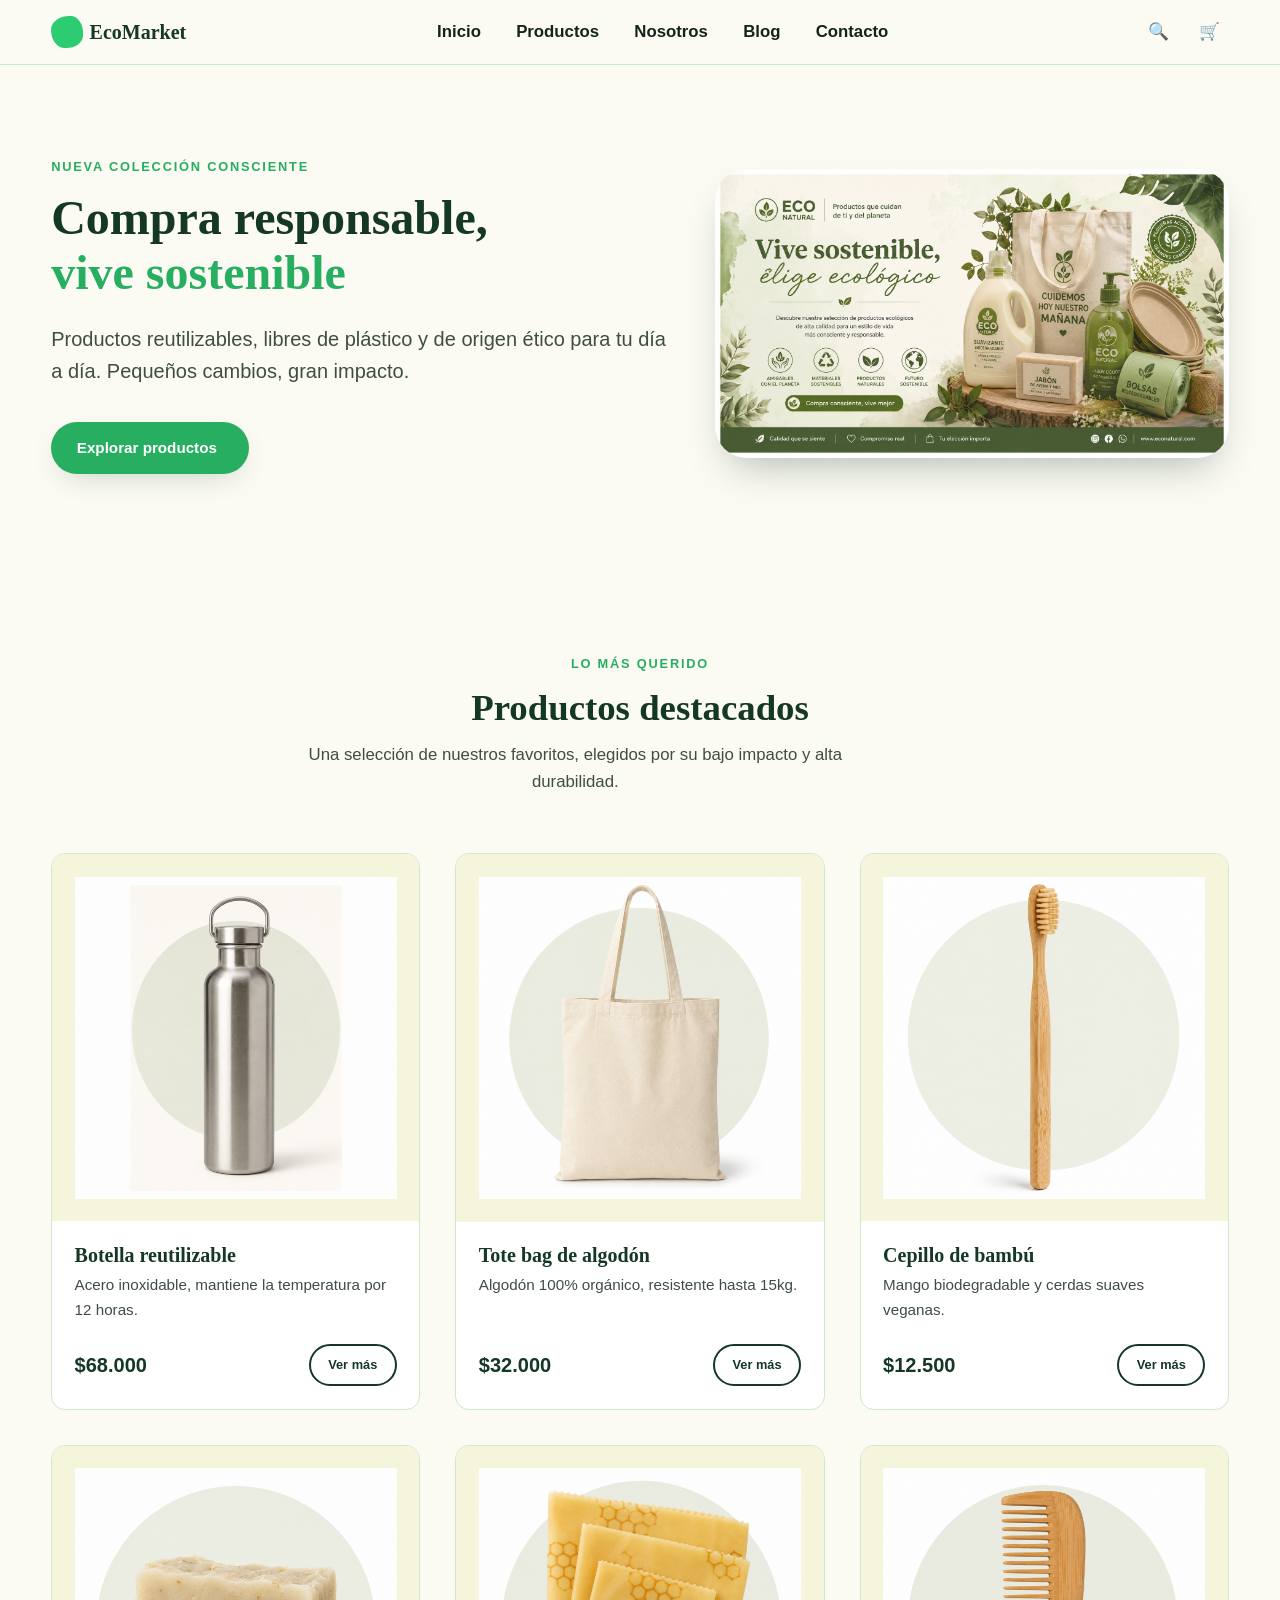
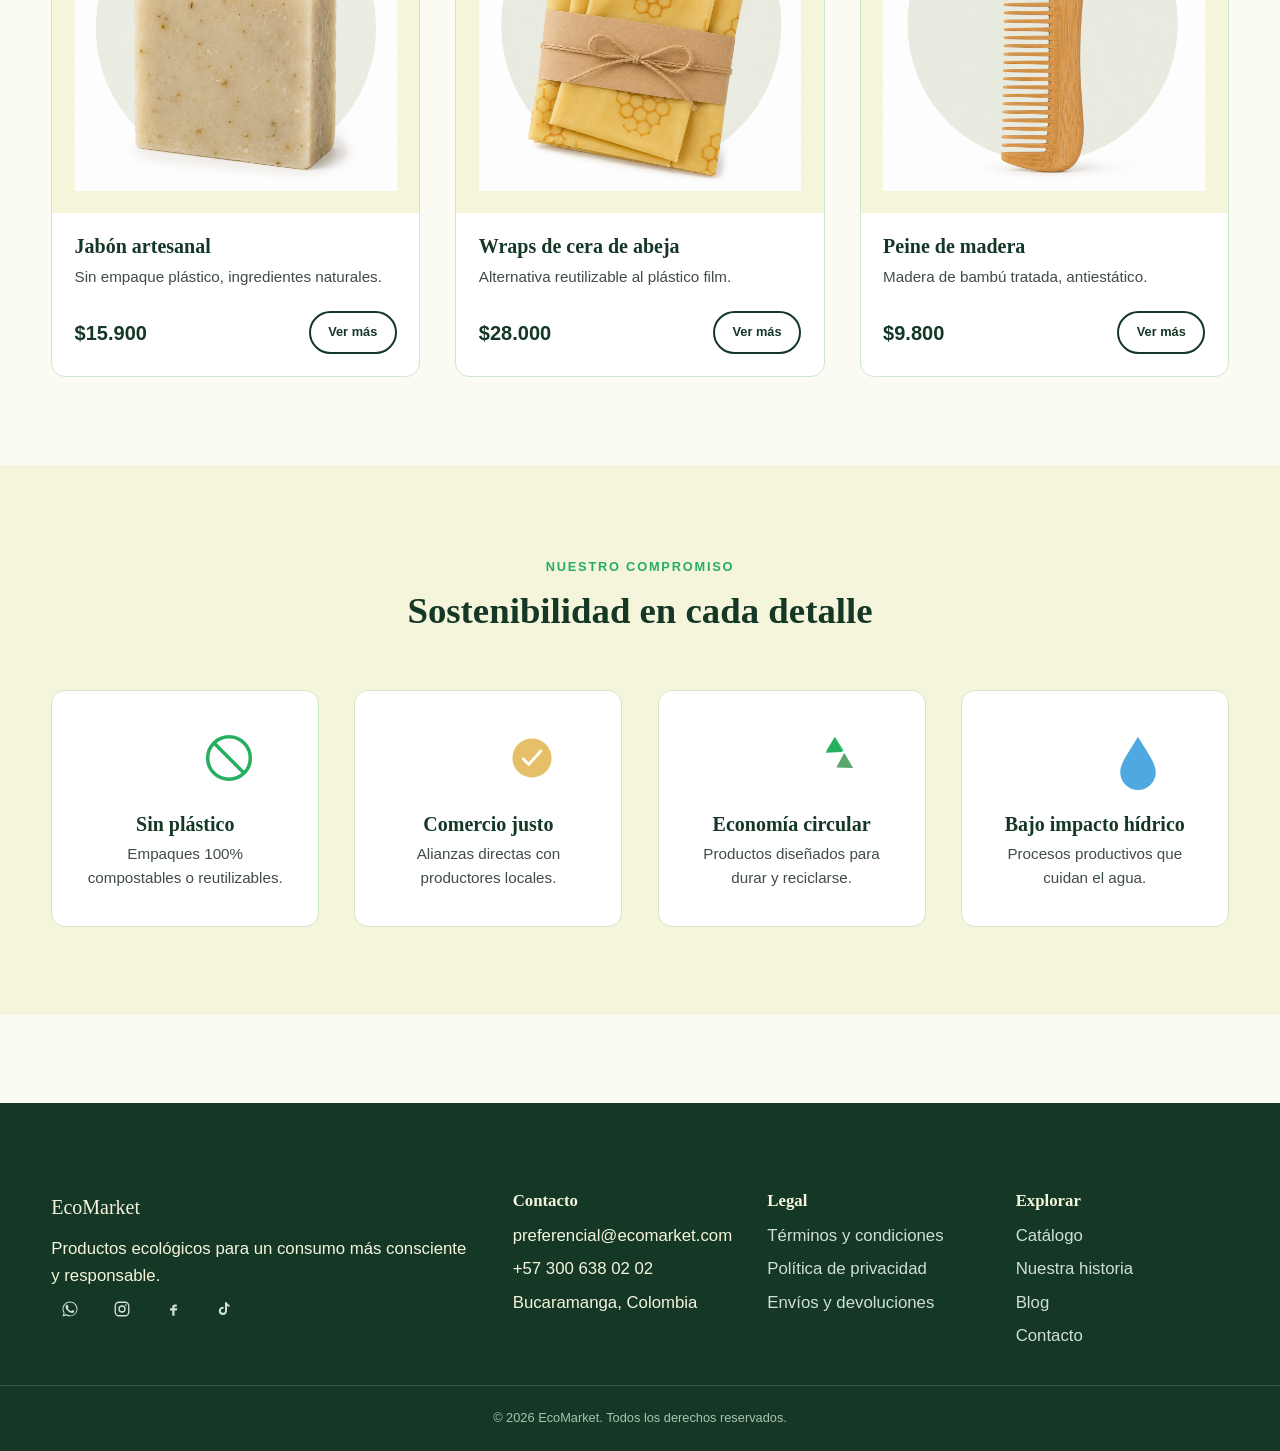
==== commit ff0ce336: "feat: :sparkles: adición navegador blog con 4 vistas" ====
--- a/index.html
+++ b/index.html
@@ -31,6 +31,7 @@
           <li><a href="index.html" class="nav__link">Inicio</a></li>
           <li><a href="views/productos.html" class="nav__link">Productos</a></li>
           <li><a href="views/sobre-nosotros.html" class="nav__link">Nosotros</a></li>
+          <li><a href="views/blog.html" class="nav__link">Blog</a></li>
           <li><a href="views/contacto.html" class="nav__link">Contacto</a></li>
         </ul>
       </nav>
@@ -213,6 +214,7 @@
         <ul>
           <li><a href="views/productos.html">Catálogo</a></li>
           <li><a href="views/sobre-nosotros.html">Nuestra historia</a></li>
+          <li><a href="views/blog.html">Blog</a></li>
           <li><a href="views/contacto.html">Contacto</a></li>
         </ul>
       </div>
